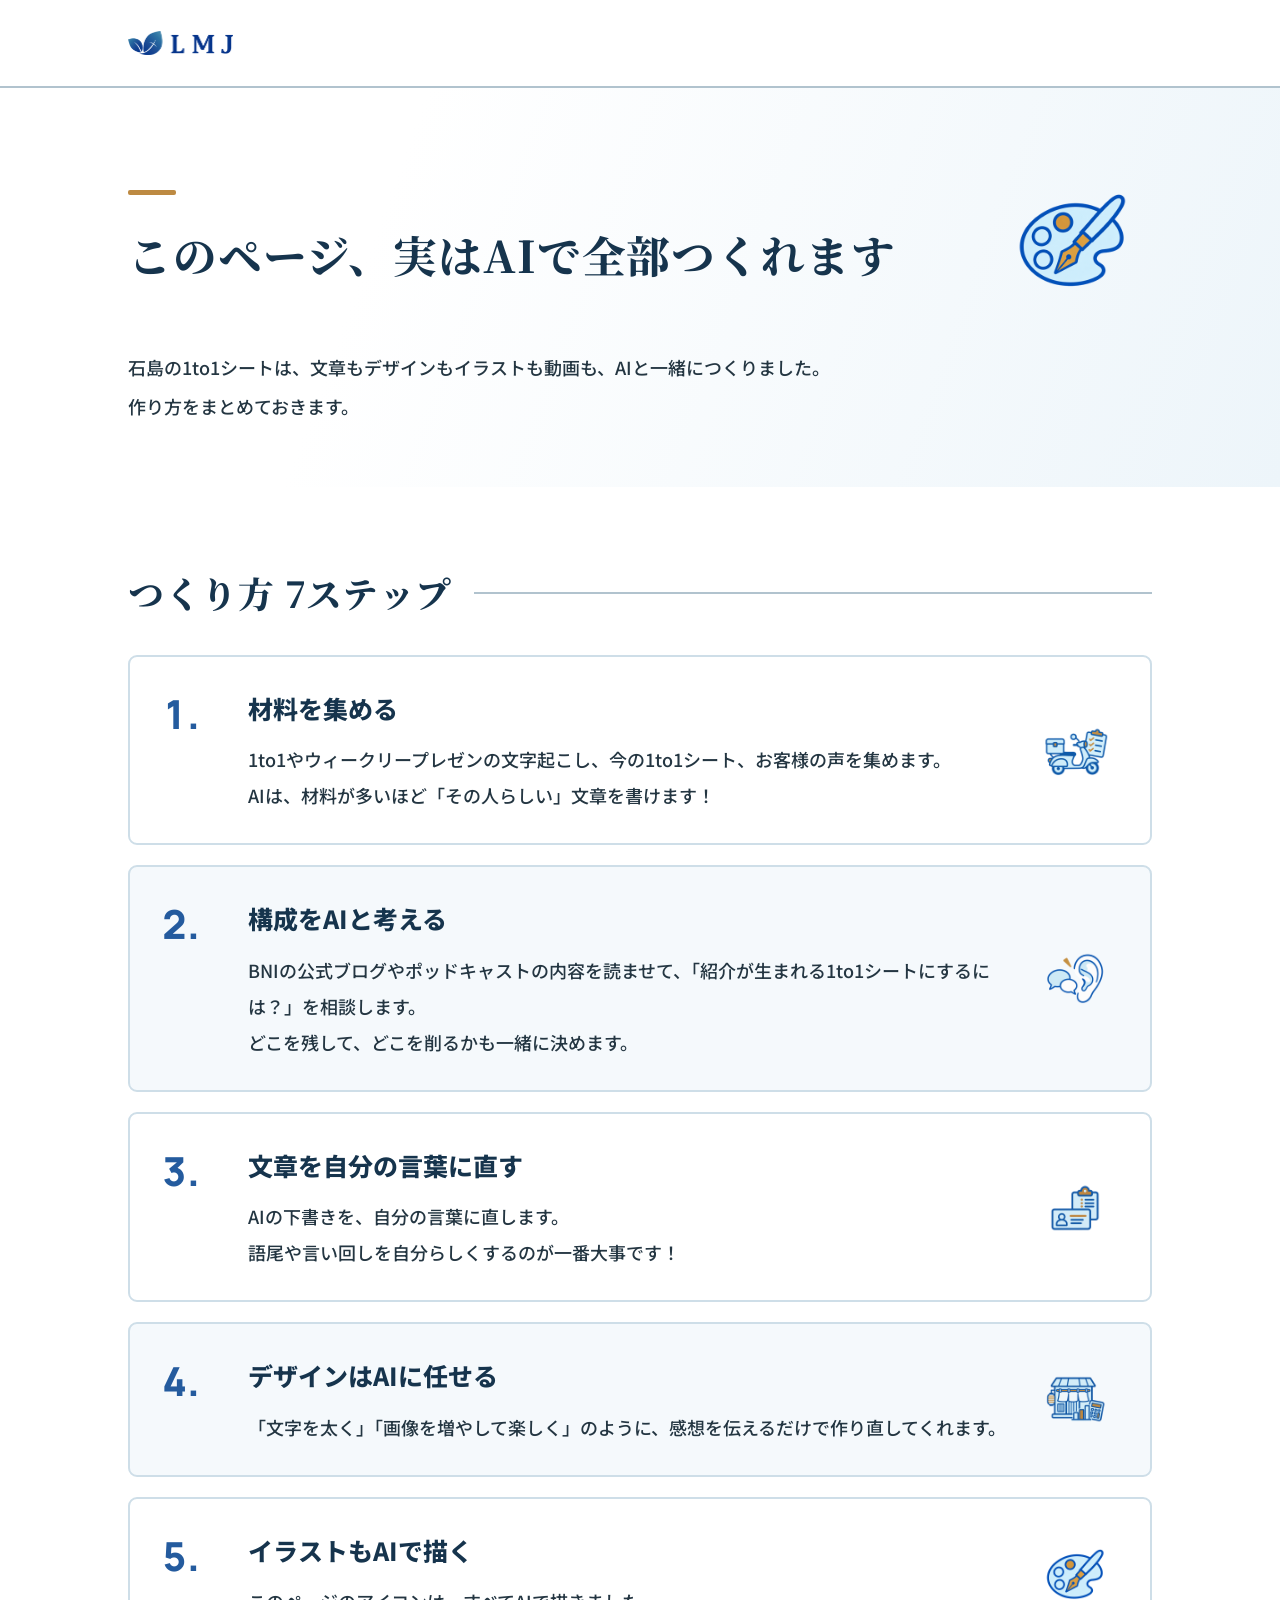
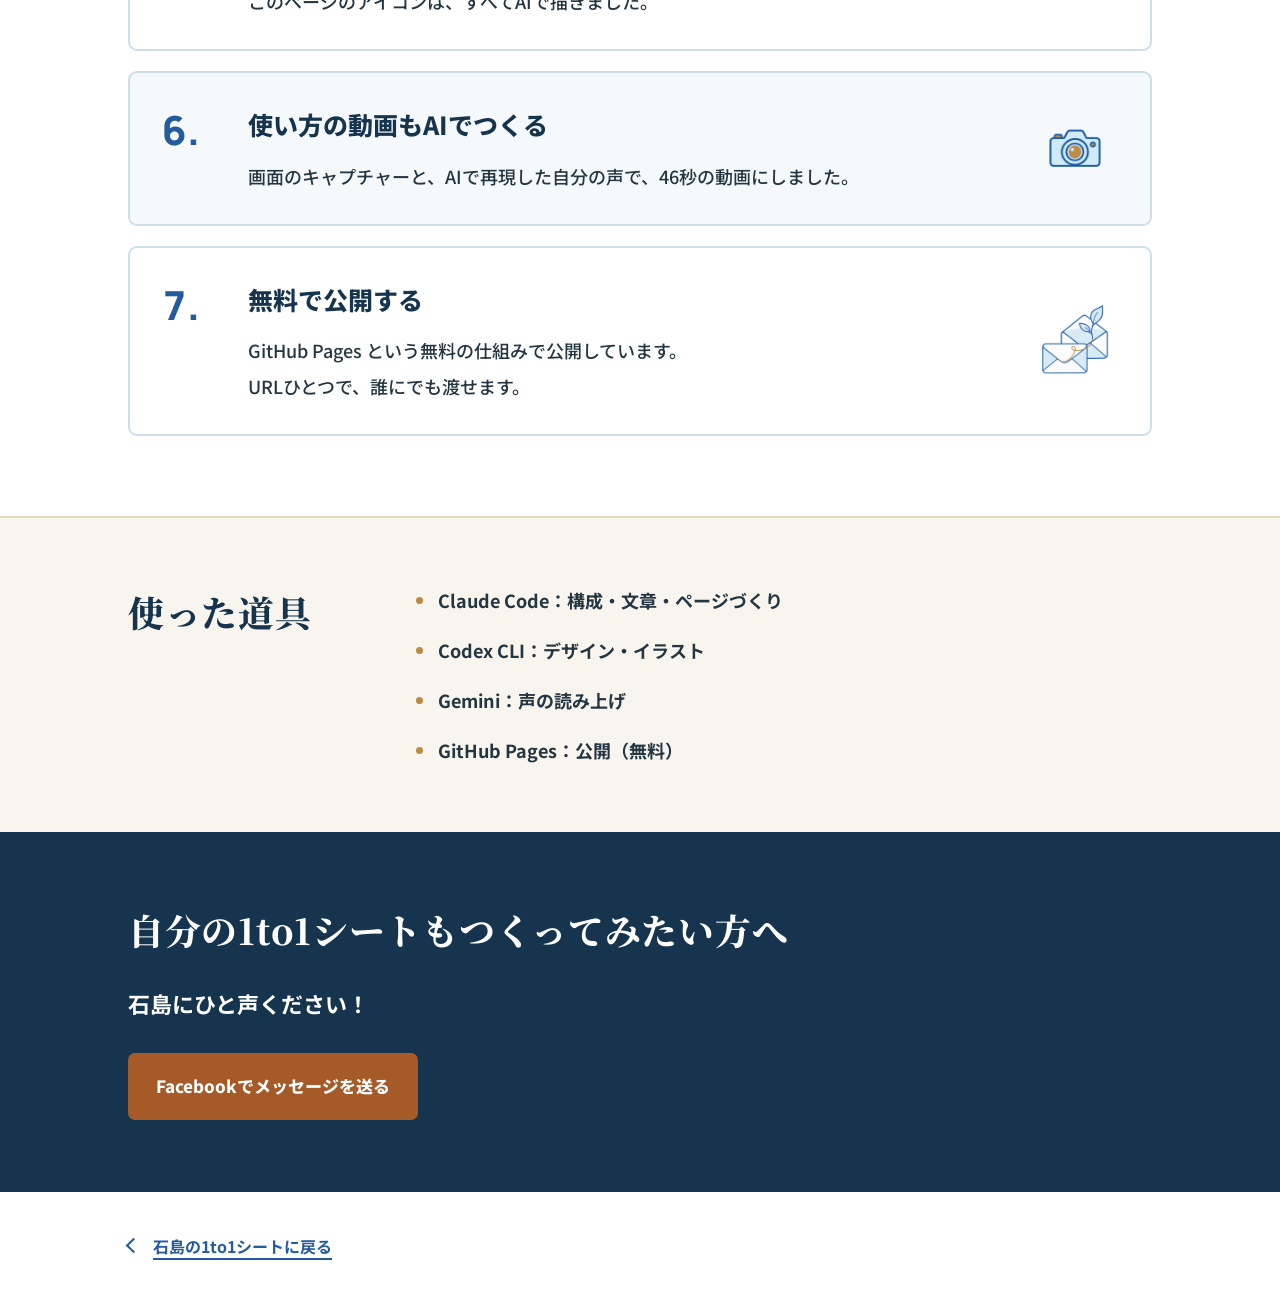
==== howto.html @ 42442c4a "feat: 1to1シートを更新（家族・趣味・GAINSのアイコン・お客様の声の画像・作り方ページ） - 3つのやり方を再構成、人事・20職種・AI活用のゴール・攻めと守り・1to1相談を削除 - 経" ====
<!DOCTYPE html>
<html lang="ja">
<head>
<meta charset="utf-8">
<meta name="viewport" content="width=device-width, initial-scale=1">
<meta name="robots" content="noindex, nofollow">
<title>このページ、実はAIで全部つくれます</title>
<link rel="preconnect" href="https://fonts.googleapis.com">
<link rel="preconnect" href="https://fonts.gstatic.com" crossorigin>
<link href="https://fonts.googleapis.com/css2?family=Noto+Sans+JP:wght@500;600;700;800;900&family=Noto+Serif+JP:wght@700;800;900&family=Manrope:wght@700;800&display=swap" rel="stylesheet">
<style>
:root{--blue:#245b9e;--navy:#16344d;--ink:#243642;--muted:#465e6d;--line:#b1c3ce;--paper:#f8f5ee;--sky:#eaf3fa;--aqua:#e9f5f7;--gold:#bd8a42;--orange:#a65a28;--sans:'Noto Sans JP','Hiragino Sans',sans-serif;--serif:'Noto Serif JP','Hiragino Mincho ProN',serif;--disp:'Manrope',sans-serif}
*{box-sizing:border-box}
html{scroll-behavior:smooth}
body{margin:0;background:#fff;color:var(--ink);font-family:var(--sans);font-size:18px;font-weight:500;line-height:2;-webkit-font-smoothing:antialiased}
a{color:var(--blue);text-underline-offset:5px;text-decoration-thickness:2px;-webkit-tap-highlight-color:transparent}
:focus-visible{outline:3px solid var(--blue);outline-offset:5px}
img{display:block;max-width:100%;height:auto}
h1,h2,h3{margin:0;color:var(--navy);font-weight:800;overflow-wrap:anywhere}
h1,h2{font-family:var(--serif);letter-spacing:.02em}
h1{font-size:clamp(32px,3.4vw,45px);line-height:1.65}
h2{font-size:clamp(28px,2.8vw,36px);line-height:1.65}
h3{font-size:25px;line-height:1.7}
p{margin:0}
.wrap{width:min(100%,1120px);margin-inline:auto;padding-inline:48px}
.top{background:#fff;border-bottom:2px solid var(--line)}
.top .wrap{min-height:86px;display:flex;align-items:center}
.brand{display:inline-flex;padding-block:12px}
.brand img{width:105px}
.hero{background:linear-gradient(110deg,#fff 30%,#edf5fa 100%);padding:72px 0 62px}
.hero-heading{display:grid;grid-template-columns:minmax(0,1fr) 160px;gap:40px;align-items:center;margin-bottom:28px}
.hero-heading img{width:160px;height:160px;object-fit:contain}
.hero h1::before{content:'';display:block;width:48px;height:5px;background:var(--gold);margin-bottom:24px;border-radius:2px}
.intro{max-width:880px;line-height:2.15}
.bookmark{position:relative;margin-top:30px;padding:24px 28px 24px 48px;border:2px solid #e2c79e;border-left:5px solid var(--gold);border-radius:0 8px 8px 0;background:#fff8e9;font-weight:800;color:var(--navy);font-size:20px;line-height:1.9}
.bookmark::before{content:'';position:absolute;left:20px;top:30px;width:12px;height:20px;background:var(--gold);clip-path:polygon(0 0,100% 0,100% 100%,50% 72%,0 100%)}
.steps-section{padding:76px 0 80px}
.section-heading{display:flex;align-items:center;gap:22px;margin-bottom:32px}
.section-heading::after{content:'';height:2px;background:var(--line);flex:1;min-width:20px}
.steps{list-style:none;margin:0;padding:0;display:grid;gap:20px}
.step{position:relative;display:grid;grid-template-columns:62px minmax(0,1fr) 86px;grid-template-rows:auto auto;column-gap:24px;row-gap:12px;padding:30px 32px;border:2px solid #cedee8;border-radius:9px;background:#fff}
.step:nth-child(even){background:#f5f9fc}
.step-number{grid-column:1;grid-row:1/3;align-self:start;font-family:var(--disp);color:var(--blue);font-size:40px;font-weight:800;line-height:1.35;font-variant-numeric:tabular-nums}
.step h3{grid-column:2;grid-row:1;align-self:center}
.step p{grid-column:2;grid-row:2;line-height:2}
.step img{grid-column:3;grid-row:1/3;width:86px;height:86px;object-fit:contain;align-self:center}
.tools{padding:64px 0;background:var(--paper);border-top:2px solid #e4d8bf}
.tools .wrap{display:grid;grid-template-columns:240px minmax(0,1fr);gap:48px;align-items:start}
.tool-list{list-style:none;margin:0;padding:0;display:grid;gap:14px}
.tool-list li{position:relative;padding-left:22px;font-weight:700;overflow-wrap:anywhere}
.tool-list li::before{content:'';position:absolute;left:0;top:.85em;width:7px;height:7px;border-radius:50%;background:var(--gold)}
.contact{padding:68px 0 72px;background:var(--navy);color:#fff}
.contact h2{color:#fff;max-width:850px}
.contact p{margin-top:22px;font-size:22px;font-weight:700}
.btn{display:inline-flex;align-items:center;justify-content:center;min-height:60px;max-width:100%;margin-top:28px;padding:16px 26px;background:var(--orange);border:2px solid transparent;border-radius:7px;color:#fff;font-size:17px;font-weight:800;line-height:1.8;text-align:center;text-decoration:none;transition:background .2s}
.btn:hover{background:#87491f}
.contact :focus-visible{outline-color:#fff}
footer{padding:30px 0 34px}
.back{display:inline-flex;align-items:center;gap:14px;min-height:48px;font-size:16px;font-weight:700}
.back::before{content:'';width:9px;height:9px;border-left:2px solid currentColor;border-bottom:2px solid currentColor;transform:rotate(45deg);flex-shrink:0}
@media(max-width:760px){
body{font-size:17px}
.wrap{padding-inline:22px}
.top .wrap{min-height:70px}
.brand img{width:83px}
.hero{padding:38px 0 40px}
.hero-heading{display:block;position:relative;margin-bottom:24px;padding-top:76px}
.hero-heading img{position:absolute;right:0;top:0;width:60px;height:60px;margin:0}
h1{font-size:30px;line-height:1.7;letter-spacing:0}
.hero h1::before{position:absolute;left:0;top:28px;width:36px;height:4px;margin:0}
h2{font-size:27px;line-height:1.7;letter-spacing:0}
h3{font-size:21px;line-height:1.65;letter-spacing:0}
.intro{line-height:2.05}
.bookmark{padding:20px 18px 20px 39px;font-size:18px;line-height:1.95;margin-top:25px}
.bookmark::before{left:15px;top:27px;width:10px;height:17px}
.steps-section{padding:46px 0 48px}
.section-heading{gap:14px;margin-bottom:24px}
.steps{gap:16px}
.step{grid-template-columns:35px minmax(0,1fr) 50px;gap:16px 10px;padding:22px 18px}
.step-number{grid-column:1;grid-row:1;font-size:30px;align-self:center}
.step h3{grid-column:2;grid-row:1}
.step img{grid-column:3;grid-row:1;width:50px;height:50px}
.step p{grid-column:1/-1;grid-row:2;font-size:17px;line-height:2}
.tools{padding:42px 0}
.tools .wrap{grid-template-columns:1fr;gap:24px}
.tool-list{gap:15px}
.tool-list li{font-size:16px;padding-left:18px}
.contact{padding:44px 0 46px}
.contact p{font-size:21px;margin-top:20px}
.btn{width:100%;font-size:16px;padding:16px 14px;margin-top:24px}
footer{padding:22px 0}
.back{font-size:15px;gap:10px}
}
@media(prefers-reduced-motion:reduce){html{scroll-behavior:auto}.btn{transition:none}}
</style>
</head>
<body>
<header class="top">
  <div class="wrap">
    <a class="brand" href="index.html" aria-label="石島の1to1シートに戻る"><img src="img/lmj-logo.png" alt="LMJ" width="421" height="93"></a>
  </div>
</header>
<main>
  <section class="hero">
    <div class="wrap">
      <div class="hero-heading">
        <h1>このページ、実はAIで全部つくれます</h1>
        <img src="img/icons/voice-designer.png" alt="青いパレットとペンのイラスト" width="160" height="160">
      </div>
      <p class="intro">石島の1to1シートは、文章もデザインもイラストも動画も、AIと一緒につくりました。<br>作り方をまとめておきます。</p>
    </div>
  </section>
  <section class="steps-section" aria-labelledby="steps-title">
    <div class="wrap">
      <div class="section-heading"><h2 id="steps-title">つくり方 7ステップ</h2></div>
      <ol class="steps">
        <li class="step">
          <span class="step-number">1.</span>
          <h3>材料を集める</h3>
          <img src="img/icons/how-delivery-checklist.png" alt="材料をまとめるチェックリストのイラスト" width="86" height="86" loading="lazy">
          <p>1to1やウィークリープレゼンの文字起こし、今の1to1シート、お客様の声を集めます。<br>AIは、材料が多いほど「その人らしい」文章を書けます！</p>
        </li>
        <li class="step">
          <span class="step-number">2.</span>
          <h3>構成をAIと考える</h3>
          <img src="img/icons/listening.png" alt="相談して考えるイラスト" width="86" height="86" loading="lazy">
          <p>BNIの公式ブログやポッドキャストの内容を読ませて、「紹介が生まれる1to1シートにするには？」を相談します。<br>どこを残して、どこを削るかも一緒に決めます。</p>
        </li>
        <li class="step">
          <span class="step-number">3.</span>
          <h3>文章を自分の言葉に直す</h3>
          <img src="img/icons/sheet-profile.png" alt="自分らしい文章をまとめるシートのイラスト" width="86" height="86" loading="lazy">
          <p>AIの下書きを、自分の言葉に直します。<br>語尾や言い回しを自分らしくするのが一番大事です！</p>
        </li>
        <li class="step">
          <span class="step-number">4.</span>
          <h3>デザインはAIに任せる</h3>
          <img src="img/icons/how-store-numbers.png" alt="画面の構成を整えるイラスト" width="86" height="86" loading="lazy">
          <p>「文字を太く」「画像を増やして楽しく」のように、感想を伝えるだけで作り直してくれます。</p>
        </li>
        <li class="step">
          <span class="step-number">5.</span>
          <h3>イラストもAIで描く</h3>
          <img src="img/icons/voice-designer.png" alt="イラストを描くパレットとペンのイラスト" width="86" height="86" loading="lazy">
          <p>このページのアイコンは、すべてAIで描きました。</p>
        </li>
        <li class="step">
          <span class="step-number">6.</span>
          <h3>使い方の動画もAIでつくる</h3>
          <img src="img/icons/voice-camera.png" alt="動画づくりを表すカメラのイラスト" width="86" height="86" loading="lazy">
          <p>画面のキャプチャーと、AIで再現した自分の声で、46秒の動画にしました。</p>
        </li>
        <li class="step">
          <span class="step-number">7.</span>
          <h3>無料で公開する</h3>
          <img src="img/icons/message.png" alt="URLを届けるメッセージのイラスト" width="86" height="86" loading="lazy">
          <p>GitHub Pages という無料の仕組みで公開しています。<br>URLひとつで、誰にでも渡せます。</p>
        </li>
      </ol>
    </div>
  </section>
  <section class="tools" aria-labelledby="tools-title">
    <div class="wrap">
      <h2 id="tools-title">使った道具</h2>
      <ul class="tool-list">
        <li>Claude Code：構成・文章・ページづくり</li>
        <li>Codex CLI：デザイン・イラスト</li>
        <li>Gemini：声の読み上げ</li>
        <li>GitHub Pages：公開（無料）</li>
      </ul>
    </div>
  </section>
  <section class="contact" aria-labelledby="contact-title">
    <div class="wrap">
      <h2 id="contact-title">自分の1to1シートもつくってみたい方へ</h2>
      <p>石島にひと声ください！</p>
      <a class="btn" href="https://www.facebook.com/ryota.challenger">Facebookでメッセージを送る</a>
    </div>
  </section>
</main>
<footer>
  <div class="wrap"><a class="back" href="index.html">石島の1to1シートに戻る</a></div>
</footer>
</body>
</html>
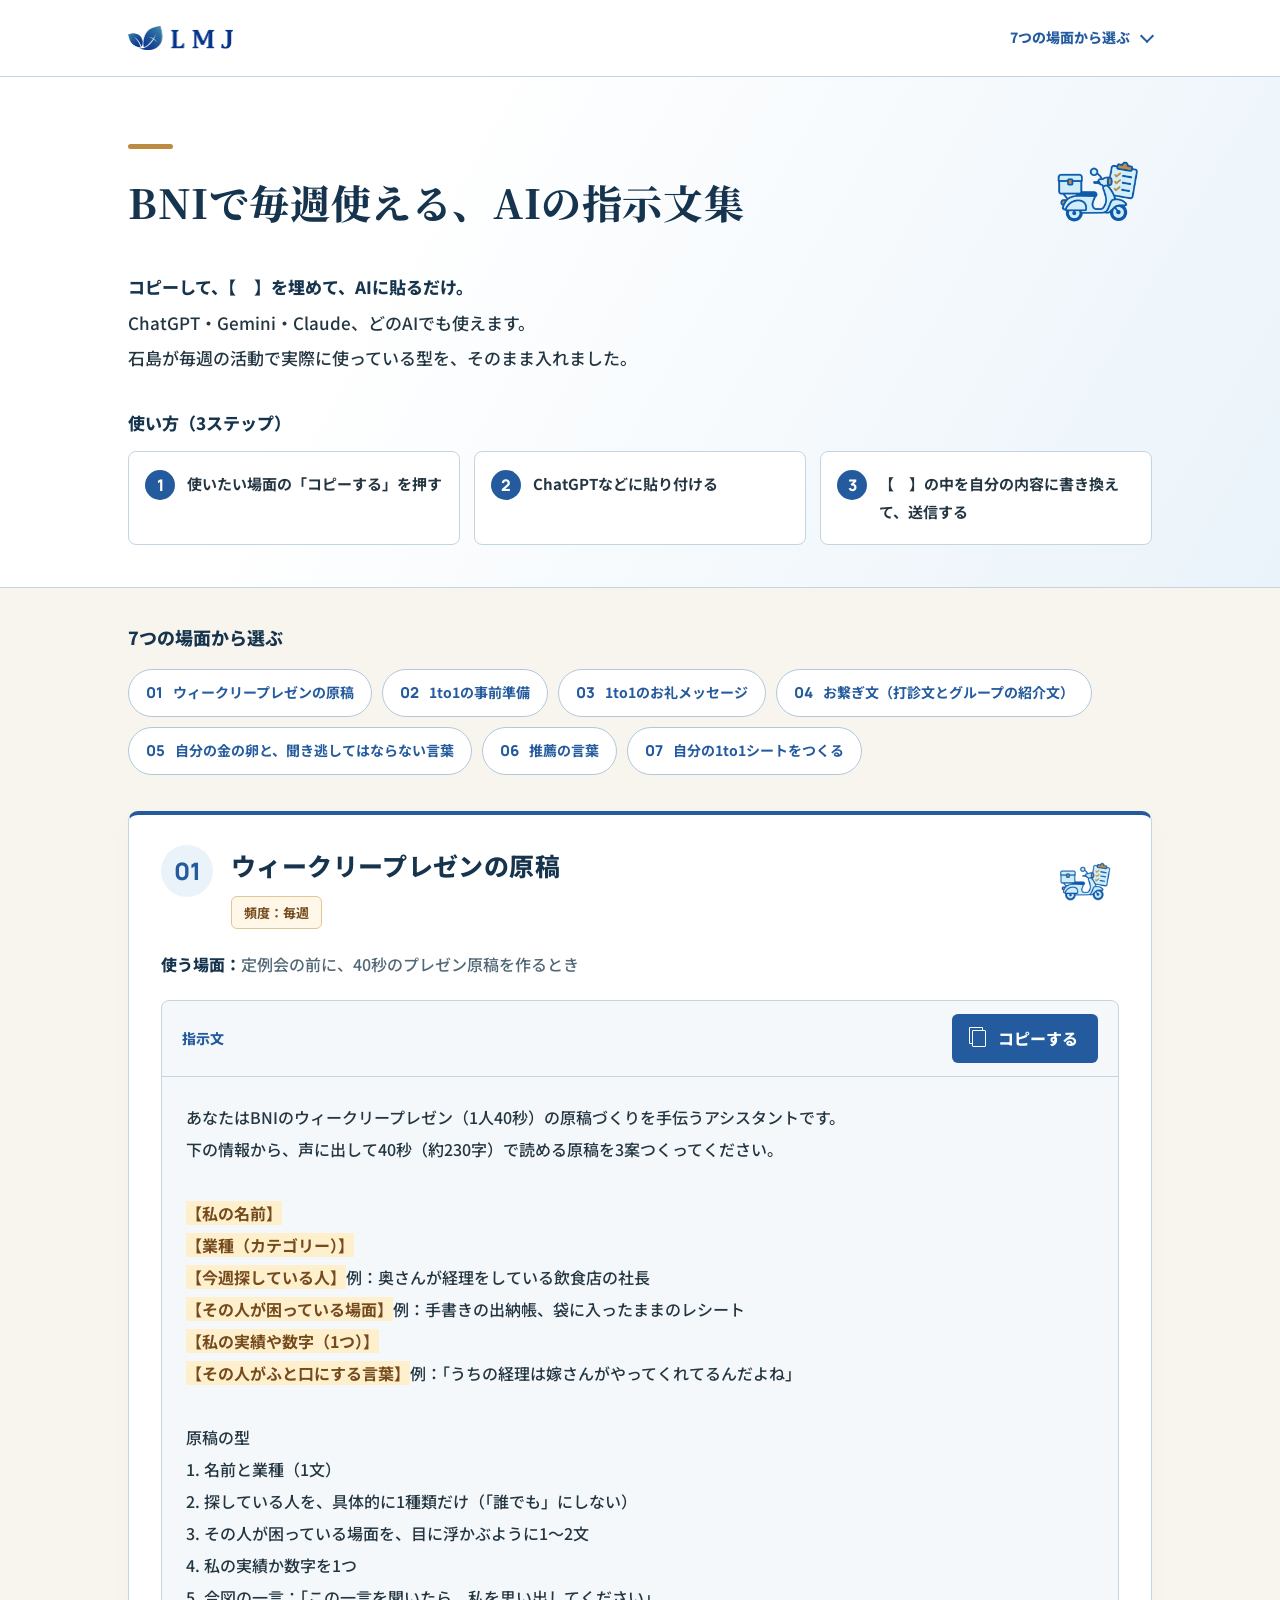
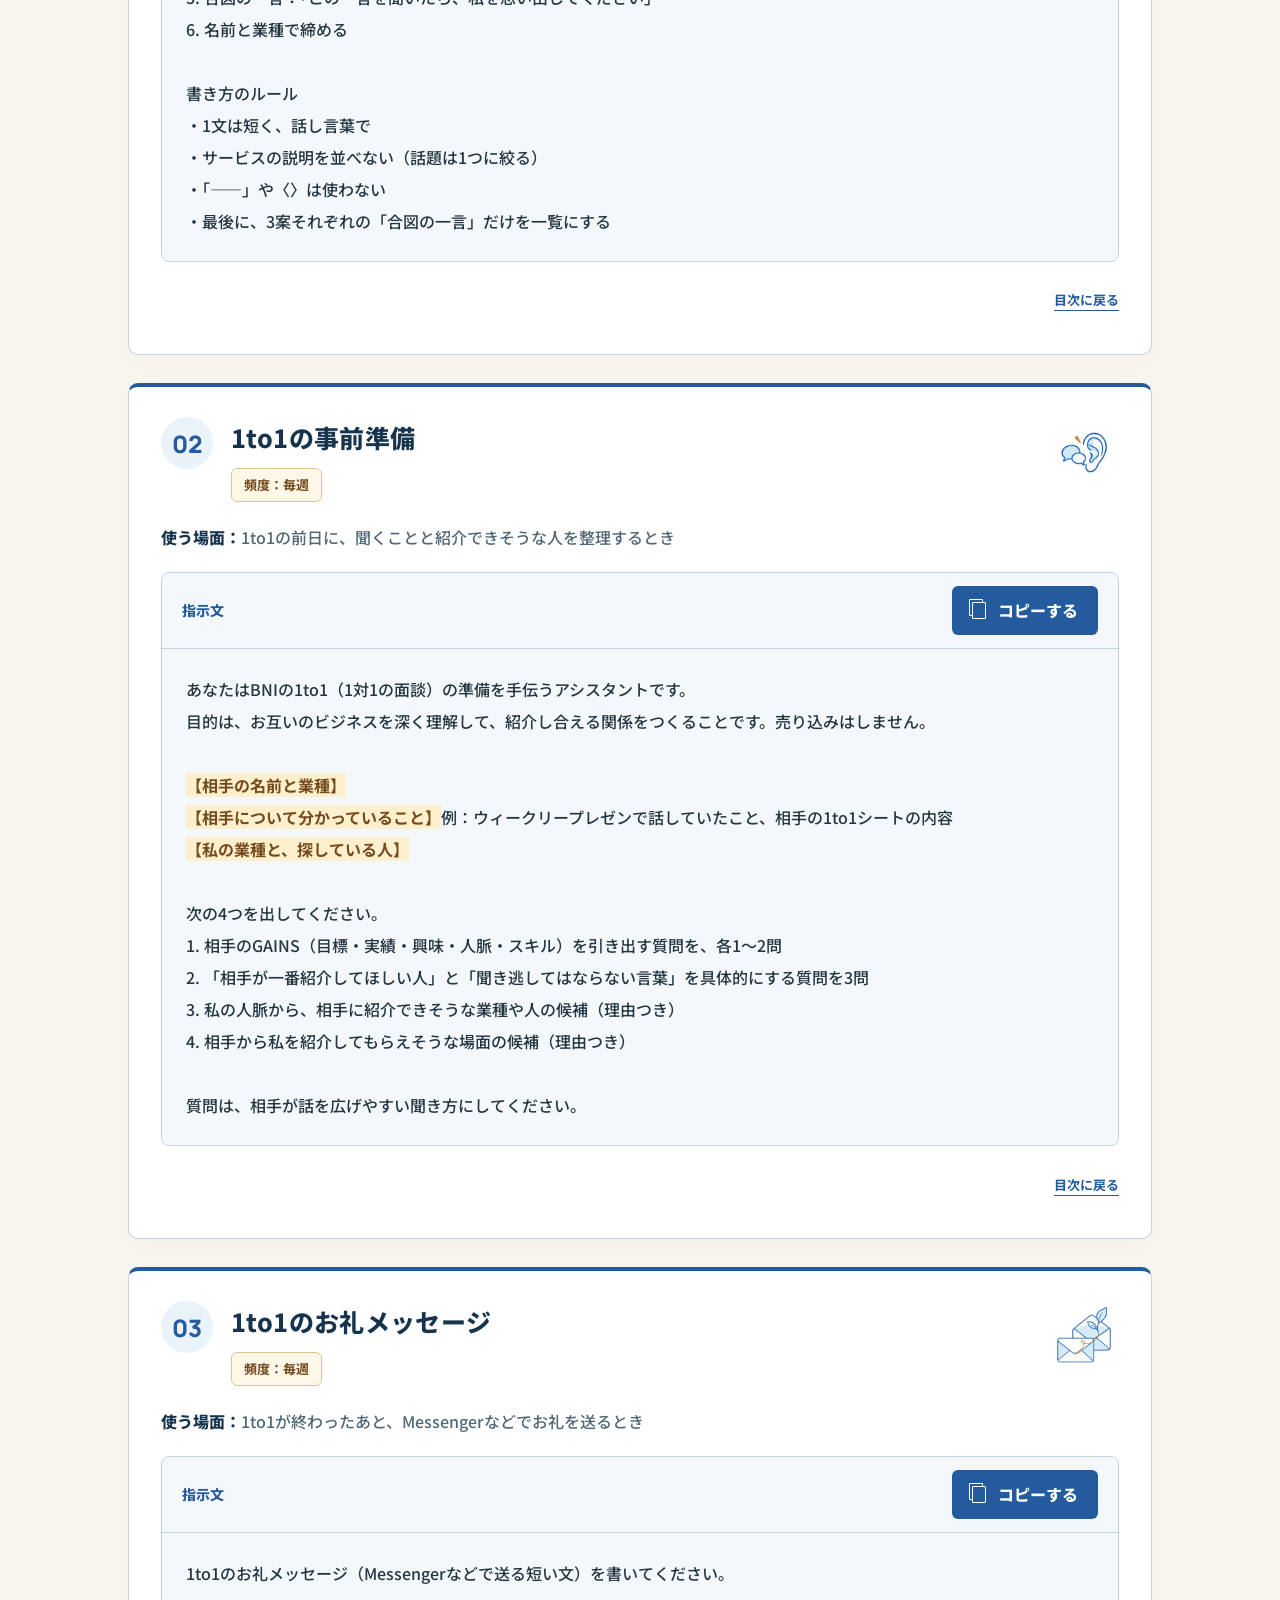
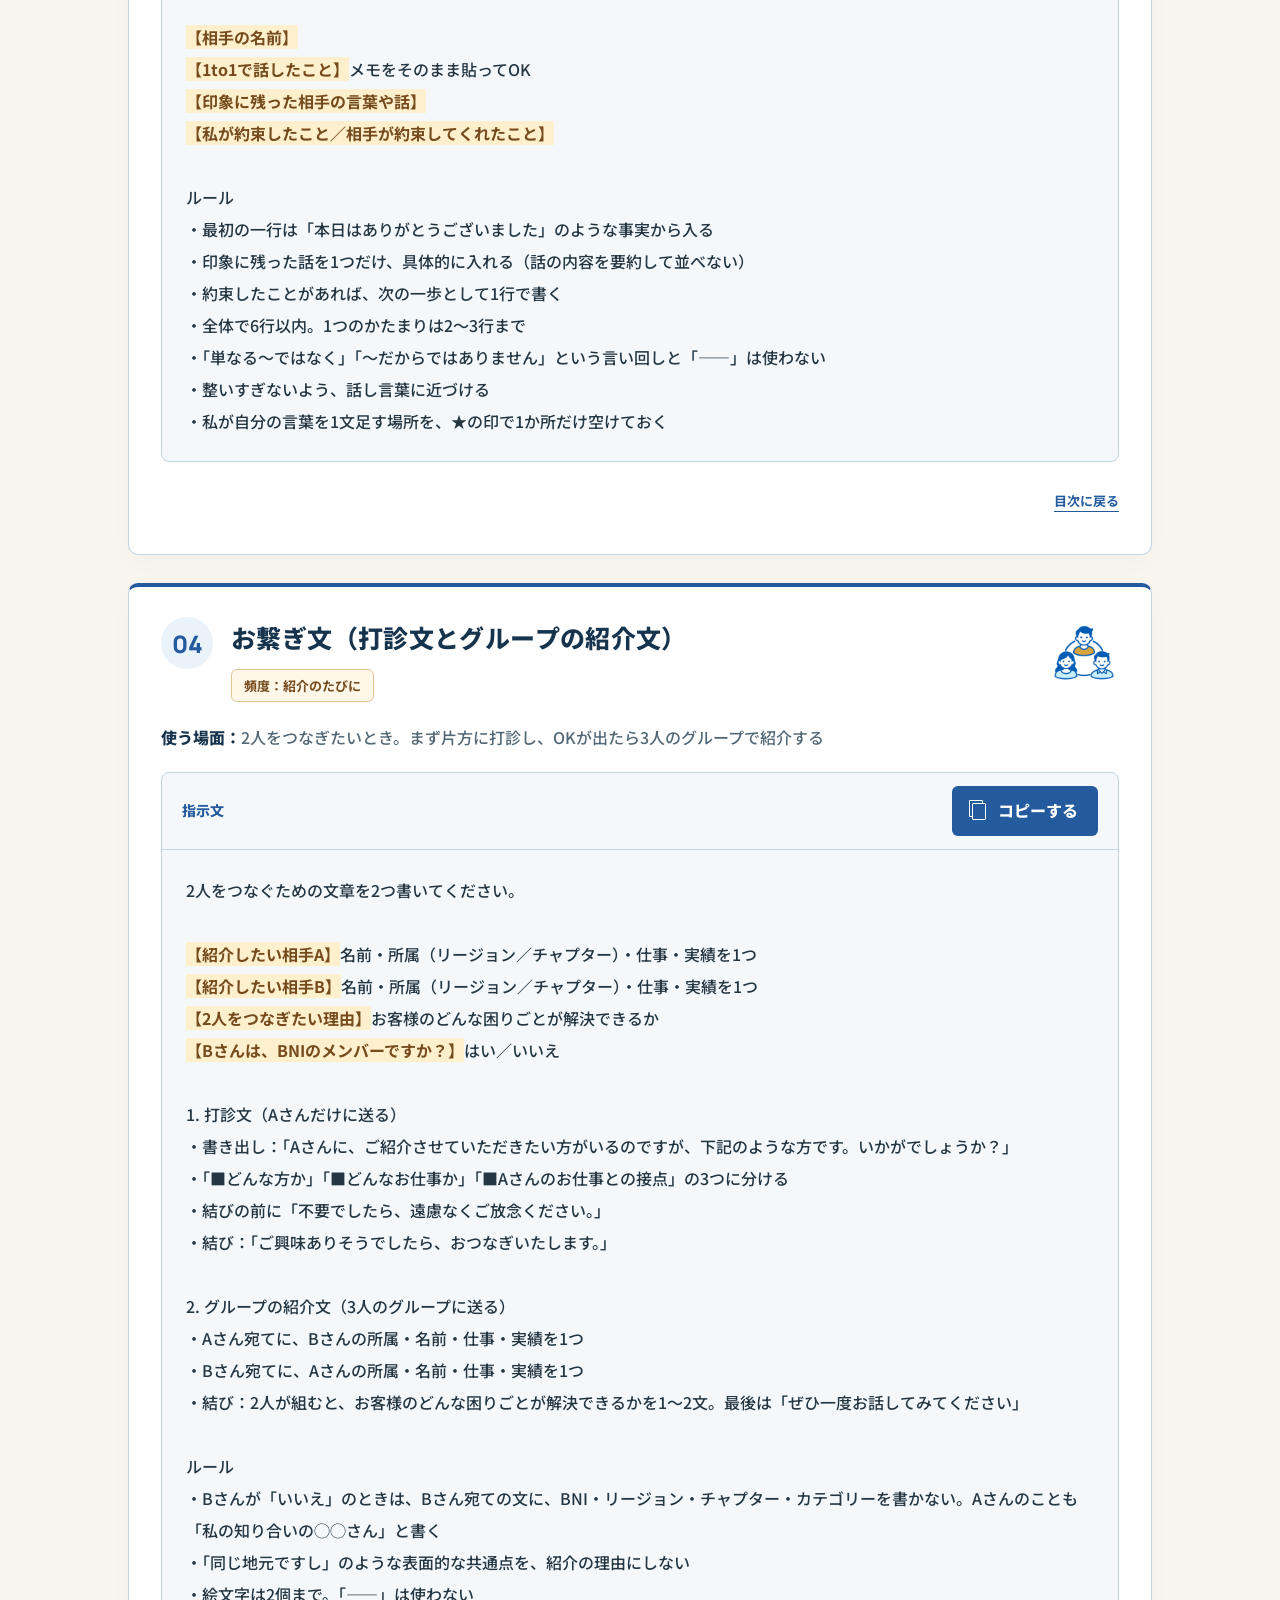
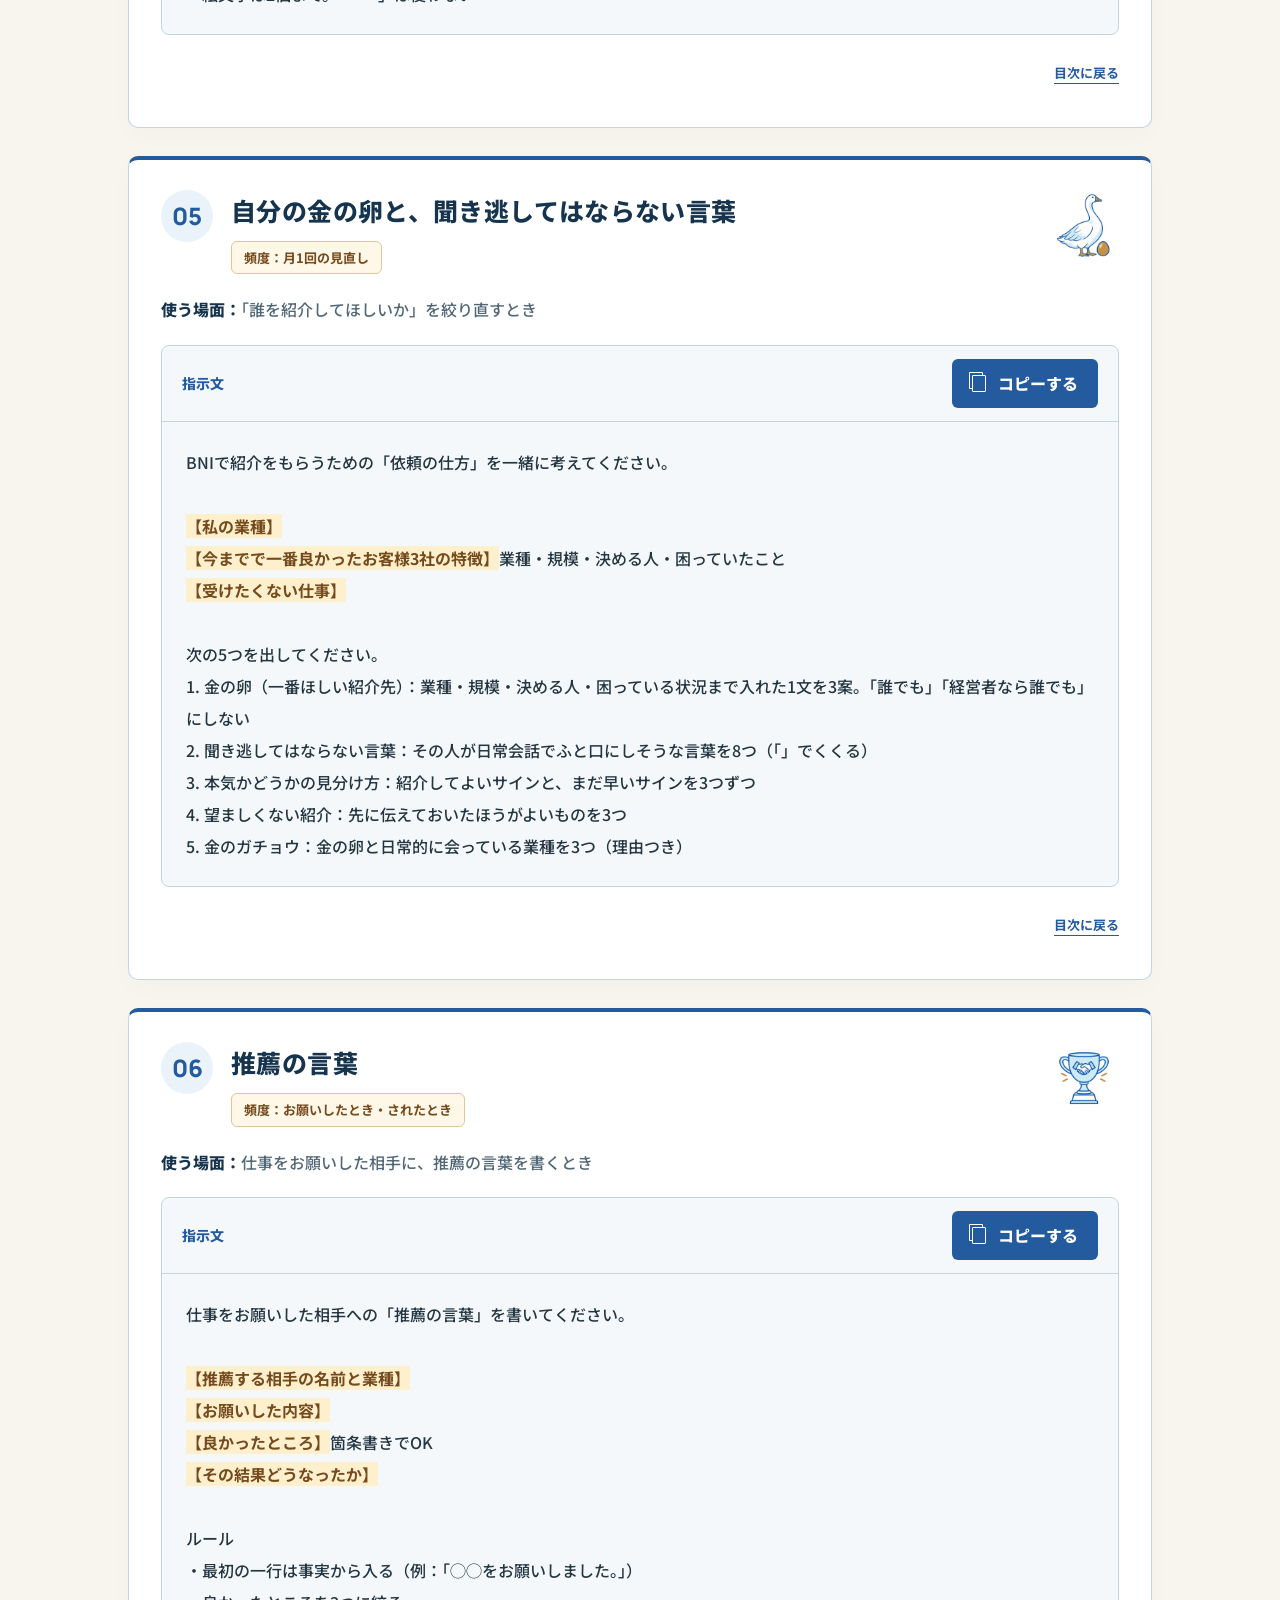
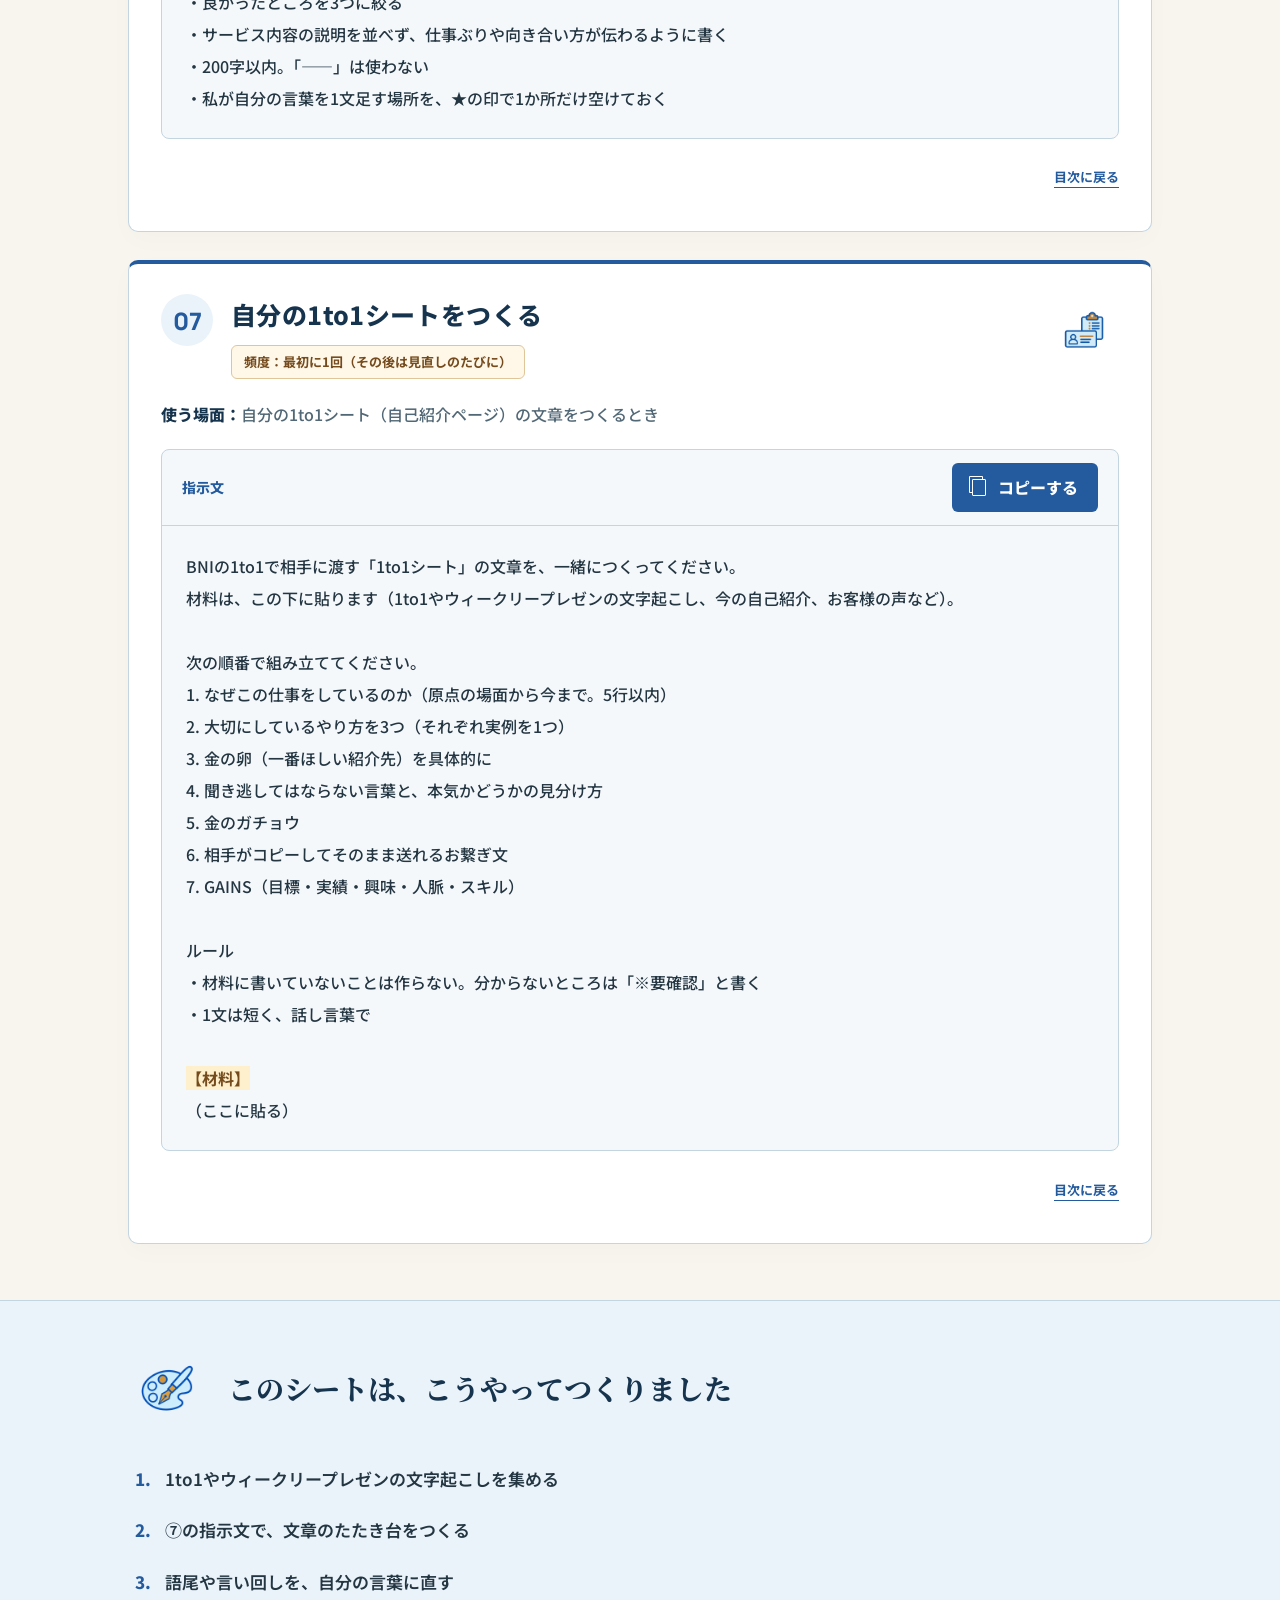
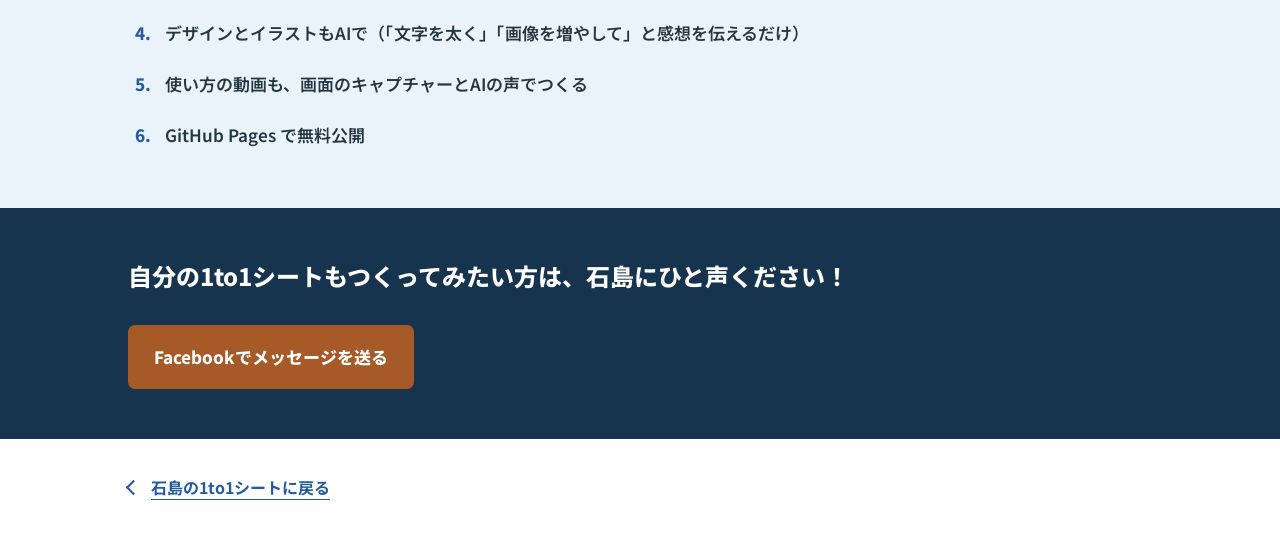
==== commit 894c5c4b: "feat: 指示文集ページ・シートの並べ替え・数字の更新・PDFをWeb版から作り直し - howto.html を「BNIで毎週使える、AIの指示文集」（指示文7本・コピーボタン）に作り替え - 金" ====
--- a/howto.html
+++ b/howto.html
@@ -4,182 +4,449 @@
 <meta charset="utf-8">
 <meta name="viewport" content="width=device-width, initial-scale=1">
 <meta name="robots" content="noindex, nofollow">
-<title>このページ、実はAIで全部つくれます</title>
+<title>BNIで毎週使える、AIの指示文集</title>
+<meta name="description" content="コピーして、【　】を埋めて、AIに貼るだけ。BNIの毎週の活動で使える7つの指示文。">
 <link rel="preconnect" href="https://fonts.googleapis.com">
 <link rel="preconnect" href="https://fonts.gstatic.com" crossorigin>
-<link href="https://fonts.googleapis.com/css2?family=Noto+Sans+JP:wght@500;600;700;800;900&family=Noto+Serif+JP:wght@700;800;900&family=Manrope:wght@700;800&display=swap" rel="stylesheet">
+<link href="https://fonts.googleapis.com/css2?family=Noto+Sans+JP:wght@500;600;700;800;900&amp;family=Noto+Serif+JP:wght@700;800&amp;family=Manrope:wght@700;800&amp;display=swap" rel="stylesheet">
 <style>
-:root{--blue:#245b9e;--navy:#16344d;--ink:#243642;--muted:#465e6d;--line:#b1c3ce;--paper:#f8f5ee;--sky:#eaf3fa;--aqua:#e9f5f7;--gold:#bd8a42;--orange:#a65a28;--sans:'Noto Sans JP','Hiragino Sans',sans-serif;--serif:'Noto Serif JP','Hiragino Mincho ProN',serif;--disp:'Manrope',sans-serif}
+:root{--blue:#245b9e;--navy:#16344d;--ink:#243642;--muted:#526876;--line:#c3d5e1;--paper:#f8f5ee;--sky:#eaf3fa;--gold:#bd8a42;--orange:#a65a28;--sans:'Noto Sans JP','Hiragino Sans',sans-serif;--serif:'Noto Serif JP','Hiragino Mincho ProN',serif;--disp:'Manrope',sans-serif}
 *{box-sizing:border-box}
-html{scroll-behavior:smooth}
-body{margin:0;background:#fff;color:var(--ink);font-family:var(--sans);font-size:18px;font-weight:500;line-height:2;-webkit-font-smoothing:antialiased}
-a{color:var(--blue);text-underline-offset:5px;text-decoration-thickness:2px;-webkit-tap-highlight-color:transparent}
+html{scroll-behavior:smooth;scroll-padding-top:94px}
+body{margin:0;background:var(--paper);color:var(--ink);font:500 17px/1.95 var(--sans);-webkit-font-smoothing:antialiased}
+a{color:var(--blue);text-underline-offset:5px}
+a,button{-webkit-tap-highlight-color:transparent}
+button{font:inherit;cursor:pointer}
 :focus-visible{outline:3px solid var(--blue);outline-offset:5px}
 img{display:block;max-width:100%;height:auto}
-h1,h2,h3{margin:0;color:var(--navy);font-weight:800;overflow-wrap:anywhere}
-h1,h2{font-family:var(--serif);letter-spacing:.02em}
-h1{font-size:clamp(32px,3.4vw,45px);line-height:1.65}
-h2{font-size:clamp(28px,2.8vw,36px);line-height:1.65}
-h3{font-size:25px;line-height:1.7}
-p{margin:0}
+h1,h2,h3,p{margin:0}
+h1,h2,h3{color:var(--navy);font-weight:800;overflow-wrap:anywhere}
 .wrap{width:min(100%,1120px);margin-inline:auto;padding-inline:48px}
-.top{background:#fff;border-bottom:2px solid var(--line)}
-.top .wrap{min-height:86px;display:flex;align-items:center}
-.brand{display:inline-flex;padding-block:12px}
+.top{position:sticky;top:0;z-index:10;background:rgba(255,255,255,.98);border-bottom:1px solid var(--line)}
+.top .wrap{min-height:76px;display:flex;align-items:center;justify-content:space-between;gap:20px}
+.brand{display:inline-flex;align-items:center;min-height:48px;flex-shrink:0}
 .brand img{width:105px}
-.hero{background:linear-gradient(110deg,#fff 30%,#edf5fa 100%);padding:72px 0 62px}
-.hero-heading{display:grid;grid-template-columns:minmax(0,1fr) 160px;gap:40px;align-items:center;margin-bottom:28px}
-.hero-heading img{width:160px;height:160px;object-fit:contain}
-.hero h1::before{content:'';display:block;width:48px;height:5px;background:var(--gold);margin-bottom:24px;border-radius:2px}
-.intro{max-width:880px;line-height:2.15}
-.bookmark{position:relative;margin-top:30px;padding:24px 28px 24px 48px;border:2px solid #e2c79e;border-left:5px solid var(--gold);border-radius:0 8px 8px 0;background:#fff8e9;font-weight:800;color:var(--navy);font-size:20px;line-height:1.9}
-.bookmark::before{content:'';position:absolute;left:20px;top:30px;width:12px;height:20px;background:var(--gold);clip-path:polygon(0 0,100% 0,100% 100%,50% 72%,0 100%)}
-.steps-section{padding:76px 0 80px}
-.section-heading{display:flex;align-items:center;gap:22px;margin-bottom:32px}
-.section-heading::after{content:'';height:2px;background:var(--line);flex:1;min-width:20px}
-.steps{list-style:none;margin:0;padding:0;display:grid;gap:20px}
-.step{position:relative;display:grid;grid-template-columns:62px minmax(0,1fr) 86px;grid-template-rows:auto auto;column-gap:24px;row-gap:12px;padding:30px 32px;border:2px solid #cedee8;border-radius:9px;background:#fff}
-.step:nth-child(even){background:#f5f9fc}
-.step-number{grid-column:1;grid-row:1/3;align-self:start;font-family:var(--disp);color:var(--blue);font-size:40px;font-weight:800;line-height:1.35;font-variant-numeric:tabular-nums}
-.step h3{grid-column:2;grid-row:1;align-self:center}
-.step p{grid-column:2;grid-row:2;line-height:2}
-.step img{grid-column:3;grid-row:1/3;width:86px;height:86px;object-fit:contain;align-self:center}
-.tools{padding:64px 0;background:var(--paper);border-top:2px solid #e4d8bf}
-.tools .wrap{display:grid;grid-template-columns:240px minmax(0,1fr);gap:48px;align-items:start}
-.tool-list{list-style:none;margin:0;padding:0;display:grid;gap:14px}
-.tool-list li{position:relative;padding-left:22px;font-weight:700;overflow-wrap:anywhere}
-.tool-list li::before{content:'';position:absolute;left:0;top:.85em;width:7px;height:7px;border-radius:50%;background:var(--gold)}
-.contact{padding:68px 0 72px;background:var(--navy);color:#fff}
-.contact h2{color:#fff;max-width:850px}
-.contact p{margin-top:22px;font-size:22px;font-weight:700}
-.btn{display:inline-flex;align-items:center;justify-content:center;min-height:60px;max-width:100%;margin-top:28px;padding:16px 26px;background:var(--orange);border:2px solid transparent;border-radius:7px;color:#fff;font-size:17px;font-weight:800;line-height:1.8;text-align:center;text-decoration:none;transition:background .2s}
-.btn:hover{background:#87491f}
+.top-link{display:inline-flex;align-items:center;gap:12px;min-height:48px;font-size:14px;font-weight:800;text-decoration:none}
+.top-link::after{content:'';width:8px;height:8px;border-right:2px solid;border-bottom:2px solid;transform:rotate(45deg);margin-top:-5px}
+.hero{padding:56px 0 42px;background:linear-gradient(120deg,#fff 30%,var(--sky) 100%);border-bottom:1px solid var(--line)}
+.hero-heading{display:grid;grid-template-columns:minmax(0,1fr) 112px;gap:32px;align-items:center;margin-bottom:24px}
+.hero-heading img{width:112px;height:112px;object-fit:contain}
+h1{font-family:var(--serif);font-size:clamp(30px,3.15vw,40px);line-height:1.65;letter-spacing:.015em}
+h1::before{content:'';display:block;width:45px;height:5px;border-radius:3px;background:var(--gold);margin-bottom:20px}
+.lead{line-height:2.1}
+.lead strong{font-weight:800;color:var(--navy)}
+.steps-title{font-size:17px;margin:30px 0 12px}
+.steps{display:grid;grid-template-columns:repeat(3,minmax(0,1fr));gap:14px;list-style:none;margin:0;padding:0;counter-reset:step}
+.steps li{display:flex;align-items:flex-start;gap:12px;padding:18px 16px;background:#fff;border:1px solid var(--line);border-radius:8px;font-size:15px;font-weight:700;line-height:1.85;counter-increment:step}
+.steps li::before{content:counter(step);display:grid;place-items:center;flex:0 0 30px;height:30px;border-radius:50%;background:var(--blue);color:white;font:800 16px var(--disp)}
+.toc{padding:32px 0 36px;scroll-margin-top:16px}
+.toc h2{font-size:18px;margin-bottom:14px}
+.chips{display:flex;flex-wrap:wrap;gap:10px;list-style:none;padding:0;margin:0}
+.chips li{max-width:100%}
+.chips a{display:flex;align-items:center;gap:10px;min-height:48px;padding:11px 17px;border:1px solid #b1c9da;border-radius:26px;background:white;font-size:14px;font-weight:700;line-height:1.7;text-decoration:none;transition:background .15s,border-color .15s}
+.chips a:hover{background:var(--sky);border-color:var(--blue)}
+.chip-number{font:800 15px var(--disp);color:var(--blue);flex-shrink:0}
+.prompts{display:grid;gap:28px;padding-bottom:56px}
+.prompt-card{min-width:0;scroll-margin-top:16px;background:#fff;border:1px solid var(--line);border-top:4px solid var(--blue);border-radius:10px;padding:30px 32px 32px;box-shadow:0 8px 26px #16344d05}
+.card-head{display:grid;grid-template-columns:52px minmax(0,1fr) 70px;gap:18px;align-items:start}
+.card-number{display:grid;place-items:center;width:52px;height:52px;border-radius:50%;background:var(--sky);color:var(--blue);font:800 24px var(--disp)}
+.card-title{min-width:0}
+.card-title h2{font-size:25px;line-height:1.65;letter-spacing:.015em}
+.frequency{display:inline-block;max-width:100%;margin-top:10px;padding:4px 12px;border:1px solid #e0c599;border-radius:6px;background:#fff8e9;color:#754b1d;font-size:13px;font-weight:700;line-height:1.8;overflow-wrap:anywhere}
+.card-head img{width:70px;height:70px;object-fit:contain}
+.scene{margin:20px 0;color:var(--muted);font-size:16px;line-height:1.9}
+.scene strong{font-weight:800;color:var(--navy)}
+.prompt-box{border:1px solid var(--line);border-radius:8px;background:#f4f8fb}
+.prompt-toolbar{display:flex;justify-content:space-between;align-items:center;gap:16px;border-bottom:1px solid var(--line);padding:13px 20px}
+.prompt-label{color:var(--blue);font-size:14px;font-weight:800}
+.copy{display:inline-flex;align-items:center;justify-content:center;gap:12px;min-height:48px;padding:11px 20px;background:var(--blue);border:0;border-radius:6px;color:#fff;font-size:16px;font-weight:800;line-height:1.7;transition:background .15s}
+.copy::before{content:'';width:12px;height:15px;border:1.5px solid currentColor;border-radius:1px;box-shadow:-3px -3px 0 -1px var(--blue),-3px -3px 0 0 currentColor;flex-shrink:0}
+.copy:hover,.copy.done{background:var(--navy)}
+.copy:disabled{cursor:wait}
+.prompt-text{margin:0;padding:24px;font:500 16px/2 var(--sans);white-space:pre-wrap;overflow-wrap:anywhere;word-break:normal;tab-size:2}
+.placeholder{color:#754b1d;background:#fff0cd;font-weight:700;box-decoration-break:clone;-webkit-box-decoration-break:clone}
+.card-bottom{display:flex;justify-content:flex-end;margin-top:16px}
+.toc-back{display:inline-flex;align-items:center;min-height:44px;font-size:13px;font-weight:700}
+.making{background:var(--sky);border-top:1px solid var(--line);padding:48px 0}
+.making-heading{display:flex;gap:22px;align-items:center;margin-bottom:26px}
+.making-heading img{width:78px;height:78px;object-fit:contain}
+.making h2{font-family:var(--serif);font-size:28px;line-height:1.7}
+.making ol{padding-left:1.6em;margin:0}
+.making li{padding:9px 0 9px 10px;font-weight:600;overflow-wrap:anywhere}
+.making li::marker{color:var(--blue);font-weight:800}
+.contact{padding:46px 0 50px;background:var(--navy);color:#fff}
+.contact p{max-width:860px;font-size:24px;font-weight:800;line-height:1.85}
+.facebook{display:inline-flex;align-items:center;justify-content:center;max-width:100%;min-height:58px;margin-top:26px;padding:15px 24px;background:var(--orange);border:2px solid transparent;border-radius:7px;color:#fff;text-decoration:none;font-size:17px;font-weight:800;line-height:1.8;text-align:center}
+.facebook:hover{background:#87491f}
 .contact :focus-visible{outline-color:#fff}
-footer{padding:30px 0 34px}
-.back{display:inline-flex;align-items:center;gap:14px;min-height:48px;font-size:16px;font-weight:700}
-.back::before{content:'';width:9px;height:9px;border-left:2px solid currentColor;border-bottom:2px solid currentColor;transform:rotate(45deg);flex-shrink:0}
+footer{background:#fff;padding:24px 0}
+.back{display:inline-flex;align-items:center;gap:12px;min-height:48px;font-size:16px;font-weight:700}
+.back::before{content:'';width:9px;height:9px;border-left:2px solid;border-bottom:2px solid;transform:rotate(45deg);flex-shrink:0}
+.toast{position:fixed;left:50%;bottom:max(24px,env(safe-area-inset-bottom));transform:translate(-50%,12px);z-index:30;max-width:calc(100% - 32px);width:max-content;padding:14px 22px;background:var(--navy);border:1px solid #93aec2;border-radius:8px;color:#fff;font-size:15px;font-weight:700;line-height:1.8;box-shadow:0 6px 24px #16344d26;opacity:0;pointer-events:none;transition:opacity .15s,transform .15s}
+.toast.show{opacity:1;transform:translate(-50%,0)}
 @media(max-width:760px){
-body{font-size:17px}
-.wrap{padding-inline:22px}
-.top .wrap{min-height:70px}
-.brand img{width:83px}
-.hero{padding:38px 0 40px}
-.hero-heading{display:block;position:relative;margin-bottom:24px;padding-top:76px}
-.hero-heading img{position:absolute;right:0;top:0;width:60px;height:60px;margin:0}
-h1{font-size:30px;line-height:1.7;letter-spacing:0}
-.hero h1::before{position:absolute;left:0;top:28px;width:36px;height:4px;margin:0}
-h2{font-size:27px;line-height:1.7;letter-spacing:0}
-h3{font-size:21px;line-height:1.65;letter-spacing:0}
-.intro{line-height:2.05}
-.bookmark{padding:20px 18px 20px 39px;font-size:18px;line-height:1.95;margin-top:25px}
-.bookmark::before{left:15px;top:27px;width:10px;height:17px}
-.steps-section{padding:46px 0 48px}
-.section-heading{gap:14px;margin-bottom:24px}
-.steps{gap:16px}
-.step{grid-template-columns:35px minmax(0,1fr) 50px;gap:16px 10px;padding:22px 18px}
-.step-number{grid-column:1;grid-row:1;font-size:30px;align-self:center}
-.step h3{grid-column:2;grid-row:1}
-.step img{grid-column:3;grid-row:1;width:50px;height:50px}
-.step p{grid-column:1/-1;grid-row:2;font-size:17px;line-height:2}
-.tools{padding:42px 0}
-.tools .wrap{grid-template-columns:1fr;gap:24px}
-.tool-list{gap:15px}
-.tool-list li{font-size:16px;padding-left:18px}
-.contact{padding:44px 0 46px}
-.contact p{font-size:21px;margin-top:20px}
-.btn{width:100%;font-size:16px;padding:16px 14px;margin-top:24px}
-footer{padding:22px 0}
-.back{font-size:15px;gap:10px}
+html{scroll-padding-top:82px}
+.wrap{padding-inline:20px}
+.top .wrap{min-height:64px}
+.brand img{width:85px}
+.top-link{font-size:13px}
+.hero{padding:30px 0}
+.hero-heading{grid-template-columns:minmax(0,1fr) 58px;gap:12px;margin-bottom:20px}
+.hero-heading img{width:58px;height:58px;align-self:start;margin-top:44px}
+h1{font-size:29px;line-height:1.7;letter-spacing:0}
+h1::before{margin-bottom:16px;width:36px;height:4px}
+.lead{font-size:16px;line-height:2}
+.steps-title{margin-top:24px}
+.steps{grid-template-columns:1fr;gap:9px}
+.steps li{align-items:center;padding:13px 14px;font-size:15px}
+.toc{padding:26px 0}
+.chips{gap:8px}
+.chips a{font-size:13px;padding:11px 13px;gap:8px;border-radius:18px}
+.prompts{gap:22px;padding-bottom:34px}
+.prompt-card{padding:20px 16px 16px;border-radius:8px}
+.card-head{grid-template-columns:38px minmax(0,1fr) 42px;gap:10px}
+.card-number{width:38px;height:38px;font-size:20px}
+.card-title h2{font-size:21px;letter-spacing:0;line-height:1.65}
+.card-head img{width:42px;height:42px}
+.frequency{font-size:12px;padding:4px 8px;margin-top:8px}
+.scene{font-size:15px;margin:16px 0}
+.prompt-toolbar{padding:12px;gap:8px}
+.prompt-label{font-size:13px}
+.copy{padding:11px 14px;gap:10px;font-size:15px}
+.prompt-text{padding:18px 14px;font-size:16px;line-height:1.95}
+.card-bottom{margin-top:8px}
+.making{padding:32px 0}
+.making-heading{gap:14px;margin-bottom:18px}
+.making-heading img{width:50px;height:50px}
+.making h2{font-size:24px}
+.making li{font-size:16px;padding-left:4px}
+.contact{padding:32px 0 36px}
+.contact p{font-size:21px}
+.facebook{width:100%;padding:14px 12px;font-size:16px}
+footer{padding:18px 0}
+.back{font-size:15px}
 }
-@media(prefers-reduced-motion:reduce){html{scroll-behavior:auto}.btn{transition:none}}
+@media(prefers-reduced-motion:reduce){html{scroll-behavior:auto}*,*::before{transition:none!important}}
 </style>
 </head>
 <body>
-<header class="top">
-  <div class="wrap">
-    <a class="brand" href="index.html" aria-label="石島の1to1シートに戻る"><img src="img/lmj-logo.png" alt="LMJ" width="421" height="93"></a>
-  </div>
-</header>
+<header class="top"><div class="wrap">
+  <a class="brand" href="index.html" aria-label="石島の1to1シートに戻る"><img src="img/lmj-logo.png" alt="LMJ" width="421" height="93"></a>
+  <a class="top-link" href="#contents">7つの場面から選ぶ</a>
+</div></header>
 <main>
-  <section class="hero">
-    <div class="wrap">
-      <div class="hero-heading">
-        <h1>このページ、実はAIで全部つくれます</h1>
-        <img src="img/icons/voice-designer.png" alt="青いパレットとペンのイラスト" width="160" height="160">
-      </div>
-      <p class="intro">石島の1to1シートは、文章もデザインもイラストも動画も、AIと一緒につくりました。<br>作り方をまとめておきます。</p>
-    </div>
-  </section>
-  <section class="steps-section" aria-labelledby="steps-title">
-    <div class="wrap">
-      <div class="section-heading"><h2 id="steps-title">つくり方 7ステップ</h2></div>
-      <ol class="steps">
-        <li class="step">
-          <span class="step-number">1.</span>
-          <h3>材料を集める</h3>
-          <img src="img/icons/how-delivery-checklist.png" alt="材料をまとめるチェックリストのイラスト" width="86" height="86" loading="lazy">
-          <p>1to1やウィークリープレゼンの文字起こし、今の1to1シート、お客様の声を集めます。<br>AIは、材料が多いほど「その人らしい」文章を書けます！</p>
-        </li>
-        <li class="step">
-          <span class="step-number">2.</span>
-          <h3>構成をAIと考える</h3>
-          <img src="img/icons/listening.png" alt="相談して考えるイラスト" width="86" height="86" loading="lazy">
-          <p>BNIの公式ブログやポッドキャストの内容を読ませて、「紹介が生まれる1to1シートにするには？」を相談します。<br>どこを残して、どこを削るかも一緒に決めます。</p>
-        </li>
-        <li class="step">
-          <span class="step-number">3.</span>
-          <h3>文章を自分の言葉に直す</h3>
-          <img src="img/icons/sheet-profile.png" alt="自分らしい文章をまとめるシートのイラスト" width="86" height="86" loading="lazy">
-          <p>AIの下書きを、自分の言葉に直します。<br>語尾や言い回しを自分らしくするのが一番大事です！</p>
-        </li>
-        <li class="step">
-          <span class="step-number">4.</span>
-          <h3>デザインはAIに任せる</h3>
-          <img src="img/icons/how-store-numbers.png" alt="画面の構成を整えるイラスト" width="86" height="86" loading="lazy">
-          <p>「文字を太く」「画像を増やして楽しく」のように、感想を伝えるだけで作り直してくれます。</p>
-        </li>
-        <li class="step">
-          <span class="step-number">5.</span>
-          <h3>イラストもAIで描く</h3>
-          <img src="img/icons/voice-designer.png" alt="イラストを描くパレットとペンのイラスト" width="86" height="86" loading="lazy">
-          <p>このページのアイコンは、すべてAIで描きました。</p>
-        </li>
-        <li class="step">
-          <span class="step-number">6.</span>
-          <h3>使い方の動画もAIでつくる</h3>
-          <img src="img/icons/voice-camera.png" alt="動画づくりを表すカメラのイラスト" width="86" height="86" loading="lazy">
-          <p>画面のキャプチャーと、AIで再現した自分の声で、46秒の動画にしました。</p>
-        </li>
-        <li class="step">
-          <span class="step-number">7.</span>
-          <h3>無料で公開する</h3>
-          <img src="img/icons/message.png" alt="URLを届けるメッセージのイラスト" width="86" height="86" loading="lazy">
-          <p>GitHub Pages という無料の仕組みで公開しています。<br>URLひとつで、誰にでも渡せます。</p>
-        </li>
-      </ol>
-    </div>
-  </section>
-  <section class="tools" aria-labelledby="tools-title">
-    <div class="wrap">
-      <h2 id="tools-title">使った道具</h2>
-      <ul class="tool-list">
-        <li>Claude Code：構成・文章・ページづくり</li>
-        <li>Codex CLI：デザイン・イラスト</li>
-        <li>Gemini：声の読み上げ</li>
-        <li>GitHub Pages：公開（無料）</li>
-      </ul>
-    </div>
-  </section>
-  <section class="contact" aria-labelledby="contact-title">
-    <div class="wrap">
-      <h2 id="contact-title">自分の1to1シートもつくってみたい方へ</h2>
-      <p>石島にひと声ください！</p>
-      <a class="btn" href="https://www.facebook.com/ryota.challenger">Facebookでメッセージを送る</a>
-    </div>
-  </section>
+<section class="hero" aria-labelledby="page-title"><div class="wrap">
+  <div class="hero-heading"><h1 id="page-title">BNIで毎週使える、AIの指示文集</h1><img src="img/icons/how-delivery-checklist.png" alt="" width="112" height="112"></div>
+  <p class="lead"><strong>コピーして、【　】を埋めて、AIに貼るだけ。</strong><br>ChatGPT・Gemini・Claude、どのAIでも使えます。<br>石島が毎週の活動で実際に使っている型を、そのまま入れました。</p>
+  <h2 class="steps-title">使い方（3ステップ）</h2>
+  <ol class="steps">
+    <li>使いたい場面の「コピーする」を押す</li>
+    <li>ChatGPTなどに貼り付ける</li>
+    <li>【　】の中を自分の内容に書き換えて、送信する</li>
+  </ol>
+</div></section>
+<div class="wrap">
+<nav class="toc" id="contents" aria-labelledby="contents-title">
+  <h2 id="contents-title">7つの場面から選ぶ</h2>
+  <ul class="chips">
+    <li><a href="#prompt-1"><span class="chip-number">01</span><span>ウィークリープレゼンの原稿</span></a></li>
+    <li><a href="#prompt-2"><span class="chip-number">02</span><span>1to1の事前準備</span></a></li>
+    <li><a href="#prompt-3"><span class="chip-number">03</span><span>1to1のお礼メッセージ</span></a></li>
+    <li><a href="#prompt-4"><span class="chip-number">04</span><span>お繋ぎ文（打診文とグループの紹介文）</span></a></li>
+    <li><a href="#prompt-5"><span class="chip-number">05</span><span>自分の金の卵と、聞き逃してはならない言葉</span></a></li>
+    <li><a href="#prompt-6"><span class="chip-number">06</span><span>推薦の言葉</span></a></li>
+    <li><a href="#prompt-7"><span class="chip-number">07</span><span>自分の1to1シートをつくる</span></a></li>
+  </ul>
+</nav>
+<div class="prompts">
+<article class="prompt-card" id="prompt-1" aria-labelledby="title-1">
+  <div class="card-head">
+    <span class="card-number" aria-label="1">01</span>
+    <div class="card-title"><h2 id="title-1">ウィークリープレゼンの原稿</h2><span class="frequency">頻度：毎週</span></div>
+    <img src="img/icons/how-delivery-checklist.png" alt="" width="70" height="70" loading="lazy">
+  </div>
+  <p class="scene"><strong>使う場面：</strong>定例会の前に、40秒のプレゼン原稿を作るとき</p>
+  <div class="prompt-box">
+    <div class="prompt-toolbar"><span class="prompt-label">指示文</span><button class="copy" type="button" data-copy="text-1" aria-describedby="title-1">コピーする</button></div>
+    <pre class="prompt-text" id="text-1">あなたはBNIのウィークリープレゼン（1人40秒）の原稿づくりを手伝うアシスタントです。
+下の情報から、声に出して40秒（約230字）で読める原稿を3案つくってください。
+
+<span class="placeholder">【私の名前】</span>
+<span class="placeholder">【業種（カテゴリー）】</span>
+<span class="placeholder">【今週探している人】</span>例：奥さんが経理をしている飲食店の社長
+<span class="placeholder">【その人が困っている場面】</span>例：手書きの出納帳、袋に入ったままのレシート
+<span class="placeholder">【私の実績や数字（1つ）】</span>
+<span class="placeholder">【その人がふと口にする言葉】</span>例：「うちの経理は嫁さんがやってくれてるんだよね」
+
+原稿の型
+1. 名前と業種（1文）
+2. 探している人を、具体的に1種類だけ（「誰でも」にしない）
+3. その人が困っている場面を、目に浮かぶように1〜2文
+4. 私の実績か数字を1つ
+5. 合図の一言：「この一言を聞いたら、私を思い出してください」
+6. 名前と業種で締める
+
+書き方のルール
+・1文は短く、話し言葉で
+・サービスの説明を並べない（話題は1つに絞る）
+・「——」や〈〉は使わない
+・最後に、3案それぞれの「合図の一言」だけを一覧にする</pre>
+  </div>
+  <div class="card-bottom"><a class="toc-back" href="#contents">目次に戻る</a></div>
+</article>
+<article class="prompt-card" id="prompt-2" aria-labelledby="title-2">
+  <div class="card-head">
+    <span class="card-number" aria-label="2">02</span>
+    <div class="card-title"><h2 id="title-2">1to1の事前準備</h2><span class="frequency">頻度：毎週</span></div>
+    <img src="img/icons/listening.png" alt="" width="70" height="70" loading="lazy">
+  </div>
+  <p class="scene"><strong>使う場面：</strong>1to1の前日に、聞くことと紹介できそうな人を整理するとき</p>
+  <div class="prompt-box">
+    <div class="prompt-toolbar"><span class="prompt-label">指示文</span><button class="copy" type="button" data-copy="text-2" aria-describedby="title-2">コピーする</button></div>
+    <pre class="prompt-text" id="text-2">あなたはBNIの1to1（1対1の面談）の準備を手伝うアシスタントです。
+目的は、お互いのビジネスを深く理解して、紹介し合える関係をつくることです。売り込みはしません。
+
+<span class="placeholder">【相手の名前と業種】</span>
+<span class="placeholder">【相手について分かっていること】</span>例：ウィークリープレゼンで話していたこと、相手の1to1シートの内容
+<span class="placeholder">【私の業種と、探している人】</span>
+
+次の4つを出してください。
+1. 相手のGAINS（目標・実績・興味・人脈・スキル）を引き出す質問を、各1〜2問
+2. 「相手が一番紹介してほしい人」と「聞き逃してはならない言葉」を具体的にする質問を3問
+3. 私の人脈から、相手に紹介できそうな業種や人の候補（理由つき）
+4. 相手から私を紹介してもらえそうな場面の候補（理由つき）
+
+質問は、相手が話を広げやすい聞き方にしてください。</pre>
+  </div>
+  <div class="card-bottom"><a class="toc-back" href="#contents">目次に戻る</a></div>
+</article>
+<article class="prompt-card" id="prompt-3" aria-labelledby="title-3">
+  <div class="card-head">
+    <span class="card-number" aria-label="3">03</span>
+    <div class="card-title"><h2 id="title-3">1to1のお礼メッセージ</h2><span class="frequency">頻度：毎週</span></div>
+    <img src="img/icons/message.png" alt="" width="70" height="70" loading="lazy">
+  </div>
+  <p class="scene"><strong>使う場面：</strong>1to1が終わったあと、Messengerなどでお礼を送るとき</p>
+  <div class="prompt-box">
+    <div class="prompt-toolbar"><span class="prompt-label">指示文</span><button class="copy" type="button" data-copy="text-3" aria-describedby="title-3">コピーする</button></div>
+    <pre class="prompt-text" id="text-3">1to1のお礼メッセージ（Messengerなどで送る短い文）を書いてください。
+
+<span class="placeholder">【相手の名前】</span>
+<span class="placeholder">【1to1で話したこと】</span>メモをそのまま貼ってOK
+<span class="placeholder">【印象に残った相手の言葉や話】</span>
+<span class="placeholder">【私が約束したこと／相手が約束してくれたこと】</span>
+
+ルール
+・最初の一行は「本日はありがとうございました」のような事実から入る
+・印象に残った話を1つだけ、具体的に入れる（話の内容を要約して並べない）
+・約束したことがあれば、次の一歩として1行で書く
+・全体で6行以内。1つのかたまりは2〜3行まで
+・「単なる〜ではなく」「〜だからではありません」という言い回しと「——」は使わない
+・整いすぎないよう、話し言葉に近づける
+・私が自分の言葉を1文足す場所を、★の印で1か所だけ空けておく</pre>
+  </div>
+  <div class="card-bottom"><a class="toc-back" href="#contents">目次に戻る</a></div>
+</article>
+<article class="prompt-card" id="prompt-4" aria-labelledby="title-4">
+  <div class="card-head">
+    <span class="card-number" aria-label="4">04</span>
+    <div class="card-title"><h2 id="title-4">お繋ぎ文（打診文とグループの紹介文）</h2><span class="frequency">頻度：紹介のたびに</span></div>
+    <img src="img/icons/gains-networks.png" alt="" width="70" height="70" loading="lazy">
+  </div>
+  <p class="scene"><strong>使う場面：</strong>2人をつなぎたいとき。まず片方に打診し、OKが出たら3人のグループで紹介する</p>
+  <div class="prompt-box">
+    <div class="prompt-toolbar"><span class="prompt-label">指示文</span><button class="copy" type="button" data-copy="text-4" aria-describedby="title-4">コピーする</button></div>
+    <pre class="prompt-text" id="text-4">2人をつなぐための文章を2つ書いてください。
+
+<span class="placeholder">【紹介したい相手A】</span>名前・所属（リージョン／チャプター）・仕事・実績を1つ
+<span class="placeholder">【紹介したい相手B】</span>名前・所属（リージョン／チャプター）・仕事・実績を1つ
+<span class="placeholder">【2人をつなぎたい理由】</span>お客様のどんな困りごとが解決できるか
+<span class="placeholder">【Bさんは、BNIのメンバーですか？】</span>はい／いいえ
+
+1. 打診文（Aさんだけに送る）
+・書き出し：「Aさんに、ご紹介させていただきたい方がいるのですが、下記のような方です。いかがでしょうか？」
+・「■どんな方か」「■どんなお仕事か」「■Aさんのお仕事との接点」の3つに分ける
+・結びの前に「不要でしたら、遠慮なくご放念ください。」
+・結び：「ご興味ありそうでしたら、おつなぎいたします。」
+
+2. グループの紹介文（3人のグループに送る）
+・Aさん宛てに、Bさんの所属・名前・仕事・実績を1つ
+・Bさん宛てに、Aさんの所属・名前・仕事・実績を1つ
+・結び：2人が組むと、お客様のどんな困りごとが解決できるかを1〜2文。最後は「ぜひ一度お話してみてください」
+
+ルール
+・Bさんが「いいえ」のときは、Bさん宛ての文に、BNI・リージョン・チャプター・カテゴリーを書かない。Aさんのことも「私の知り合いの◯◯さん」と書く
+・「同じ地元ですし」のような表面的な共通点を、紹介の理由にしない
+・絵文字は2個まで。「——」は使わない</pre>
+  </div>
+  <div class="card-bottom"><a class="toc-back" href="#contents">目次に戻る</a></div>
+</article>
+<article class="prompt-card" id="prompt-5" aria-labelledby="title-5">
+  <div class="card-head">
+    <span class="card-number" aria-label="5">05</span>
+    <div class="card-title"><h2 id="title-5">自分の金の卵と、聞き逃してはならない言葉</h2><span class="frequency">頻度：月1回の見直し</span></div>
+    <img src="img/icons/golden-goose.png" alt="" width="70" height="70" loading="lazy">
+  </div>
+  <p class="scene"><strong>使う場面：</strong>「誰を紹介してほしいか」を絞り直すとき</p>
+  <div class="prompt-box">
+    <div class="prompt-toolbar"><span class="prompt-label">指示文</span><button class="copy" type="button" data-copy="text-5" aria-describedby="title-5">コピーする</button></div>
+    <pre class="prompt-text" id="text-5">BNIで紹介をもらうための「依頼の仕方」を一緒に考えてください。
+
+<span class="placeholder">【私の業種】</span>
+<span class="placeholder">【今までで一番良かったお客様3社の特徴】</span>業種・規模・決める人・困っていたこと
+<span class="placeholder">【受けたくない仕事】</span>
+
+次の5つを出してください。
+1. 金の卵（一番ほしい紹介先）：業種・規模・決める人・困っている状況まで入れた1文を3案。「誰でも」「経営者なら誰でも」にしない
+2. 聞き逃してはならない言葉：その人が日常会話でふと口にしそうな言葉を8つ（「」でくくる）
+3. 本気かどうかの見分け方：紹介してよいサインと、まだ早いサインを3つずつ
+4. 望ましくない紹介：先に伝えておいたほうがよいものを3つ
+5. 金のガチョウ：金の卵と日常的に会っている業種を3つ（理由つき）</pre>
+  </div>
+  <div class="card-bottom"><a class="toc-back" href="#contents">目次に戻る</a></div>
+</article>
+<article class="prompt-card" id="prompt-6" aria-labelledby="title-6">
+  <div class="card-head">
+    <span class="card-number" aria-label="6">06</span>
+    <div class="card-title"><h2 id="title-6">推薦の言葉</h2><span class="frequency">頻度：お願いしたとき・されたとき</span></div>
+    <img src="img/icons/referral-trophy.png" alt="" width="70" height="70" loading="lazy">
+  </div>
+  <p class="scene"><strong>使う場面：</strong>仕事をお願いした相手に、推薦の言葉を書くとき</p>
+  <div class="prompt-box">
+    <div class="prompt-toolbar"><span class="prompt-label">指示文</span><button class="copy" type="button" data-copy="text-6" aria-describedby="title-6">コピーする</button></div>
+    <pre class="prompt-text" id="text-6">仕事をお願いした相手への「推薦の言葉」を書いてください。
+
+<span class="placeholder">【推薦する相手の名前と業種】</span>
+<span class="placeholder">【お願いした内容】</span>
+<span class="placeholder">【良かったところ】</span>箇条書きでOK
+<span class="placeholder">【その結果どうなったか】</span>
+
+ルール
+・最初の一行は事実から入る（例：「◯◯をお願いしました。」）
+・良かったところを3つに絞る
+・サービス内容の説明を並べず、仕事ぶりや向き合い方が伝わるように書く
+・200字以内。「——」は使わない
+・私が自分の言葉を1文足す場所を、★の印で1か所だけ空けておく</pre>
+  </div>
+  <div class="card-bottom"><a class="toc-back" href="#contents">目次に戻る</a></div>
+</article>
+<article class="prompt-card" id="prompt-7" aria-labelledby="title-7">
+  <div class="card-head">
+    <span class="card-number" aria-label="7">07</span>
+    <div class="card-title"><h2 id="title-7">自分の1to1シートをつくる</h2><span class="frequency">頻度：最初に1回（その後は見直しのたびに）</span></div>
+    <img src="img/icons/sheet-profile.png" alt="" width="70" height="70" loading="lazy">
+  </div>
+  <p class="scene"><strong>使う場面：</strong>自分の1to1シート（自己紹介ページ）の文章をつくるとき</p>
+  <div class="prompt-box">
+    <div class="prompt-toolbar"><span class="prompt-label">指示文</span><button class="copy" type="button" data-copy="text-7" aria-describedby="title-7">コピーする</button></div>
+    <pre class="prompt-text" id="text-7">BNIの1to1で相手に渡す「1to1シート」の文章を、一緒につくってください。
+材料は、この下に貼ります（1to1やウィークリープレゼンの文字起こし、今の自己紹介、お客様の声など）。
+
+次の順番で組み立ててください。
+1. なぜこの仕事をしているのか（原点の場面から今まで。5行以内）
+2. 大切にしているやり方を3つ（それぞれ実例を1つ）
+3. 金の卵（一番ほしい紹介先）を具体的に
+4. 聞き逃してはならない言葉と、本気かどうかの見分け方
+5. 金のガチョウ
+6. 相手がコピーしてそのまま送れるお繋ぎ文
+7. GAINS（目標・実績・興味・人脈・スキル）
+
+ルール
+・材料に書いていないことは作らない。分からないところは「※要確認」と書く
+・1文は短く、話し言葉で
+
+<span class="placeholder">【材料】</span>
+（ここに貼る）</pre>
+  </div>
+  <div class="card-bottom"><a class="toc-back" href="#contents">目次に戻る</a></div>
+</article>
+</div>
+</div>
+<section class="making" aria-labelledby="making-title"><div class="wrap">
+  <div class="making-heading"><img src="img/icons/voice-designer.png" alt="" width="78" height="78" loading="lazy"><h2 id="making-title">このシートは、こうやってつくりました</h2></div>
+  <ol>
+    <li>1to1やウィークリープレゼンの文字起こしを集める</li>
+    <li>⑦の指示文で、文章のたたき台をつくる</li>
+    <li>語尾や言い回しを、自分の言葉に直す</li>
+    <li>デザインとイラストもAIで（「文字を太く」「画像を増やして」と感想を伝えるだけ）</li>
+    <li>使い方の動画も、画面のキャプチャーとAIの声でつくる</li>
+    <li>GitHub Pages で無料公開</li>
+  </ol>
+</div></section>
+<section class="contact" aria-label="お問い合わせ"><div class="wrap">
+  <p>自分の1to1シートもつくってみたい方は、石島にひと声ください！</p>
+  <a class="facebook" href="https://www.facebook.com/ryota.challenger">Facebookでメッセージを送る</a>
+</div></section>
 </main>
-<footer>
-  <div class="wrap"><a class="back" href="index.html">石島の1to1シートに戻る</a></div>
-</footer>
+<footer><div class="wrap"><a class="back" href="index.html">石島の1to1シートに戻る</a></div></footer>
+<div class="toast" role="status" aria-live="polite" aria-atomic="true"></div>
+<script>
+(() => {
+  const toast = document.querySelector('.toast');
+  let toastTimer;
+  function notify(message) {
+    clearTimeout(toastTimer);
+    toast.textContent = message;
+    toast.classList.add('show');
+    toastTimer = setTimeout(() => {
+      toast.classList.remove('show');
+      toast.textContent = '';
+    }, 2600);
+  }
+  function fallbackCopy(text) {
+    const active = document.activeElement;
+    const selection = window.getSelection();
+    const ranges = [];
+    if (selection) {
+      for (let i = 0; i < selection.rangeCount; i++) ranges.push(selection.getRangeAt(i).cloneRange());
+    }
+    const field = document.createElement('textarea');
+    field.value = text;
+    field.readOnly = true;
+    field.style.cssText = 'position:fixed;left:0;top:0;width:1px;height:1px;padding:0;border:0;opacity:0;font-size:16px;';
+    document.body.appendChild(field);
+    try {
+      field.focus({ preventScroll: true });
+      field.select();
+      field.setSelectionRange(0, field.value.length);
+      if (!document.execCommand('copy')) throw new Error('Copy failed');
+    } finally {
+      field.remove();
+      if (active && active.isConnected) active.focus({ preventScroll: true });
+      if (selection) {
+        selection.removeAllRanges();
+        ranges.forEach(range => selection.addRange(range));
+      }
+    }
+  }
+  document.querySelectorAll('[data-copy]').forEach(button => {
+    let buttonTimer;
+    button.addEventListener('click', async () => {
+      const text = document.getElementById(button.dataset.copy).textContent;
+      button.disabled = true;
+      try {
+        try {
+          if (!navigator.clipboard || typeof navigator.clipboard.writeText !== 'function') throw new Error('Clipboard unavailable');
+          await navigator.clipboard.writeText(text);
+        } catch {
+          fallbackCopy(text);
+        }
+        clearTimeout(buttonTimer);
+        button.textContent = 'コピーしました';
+        button.classList.add('done');
+        notify('コピーしました');
+        buttonTimer = setTimeout(() => {
+          button.textContent = 'コピーする';
+          button.classList.remove('done');
+        }, 2600);
+      } catch {
+        notify('コピーできませんでした。指示文を選択してコピーしてください。');
+      } finally {
+        button.disabled = false;
+      }
+    });
+  });
+})();
+</script>
 </body>
 </html>
